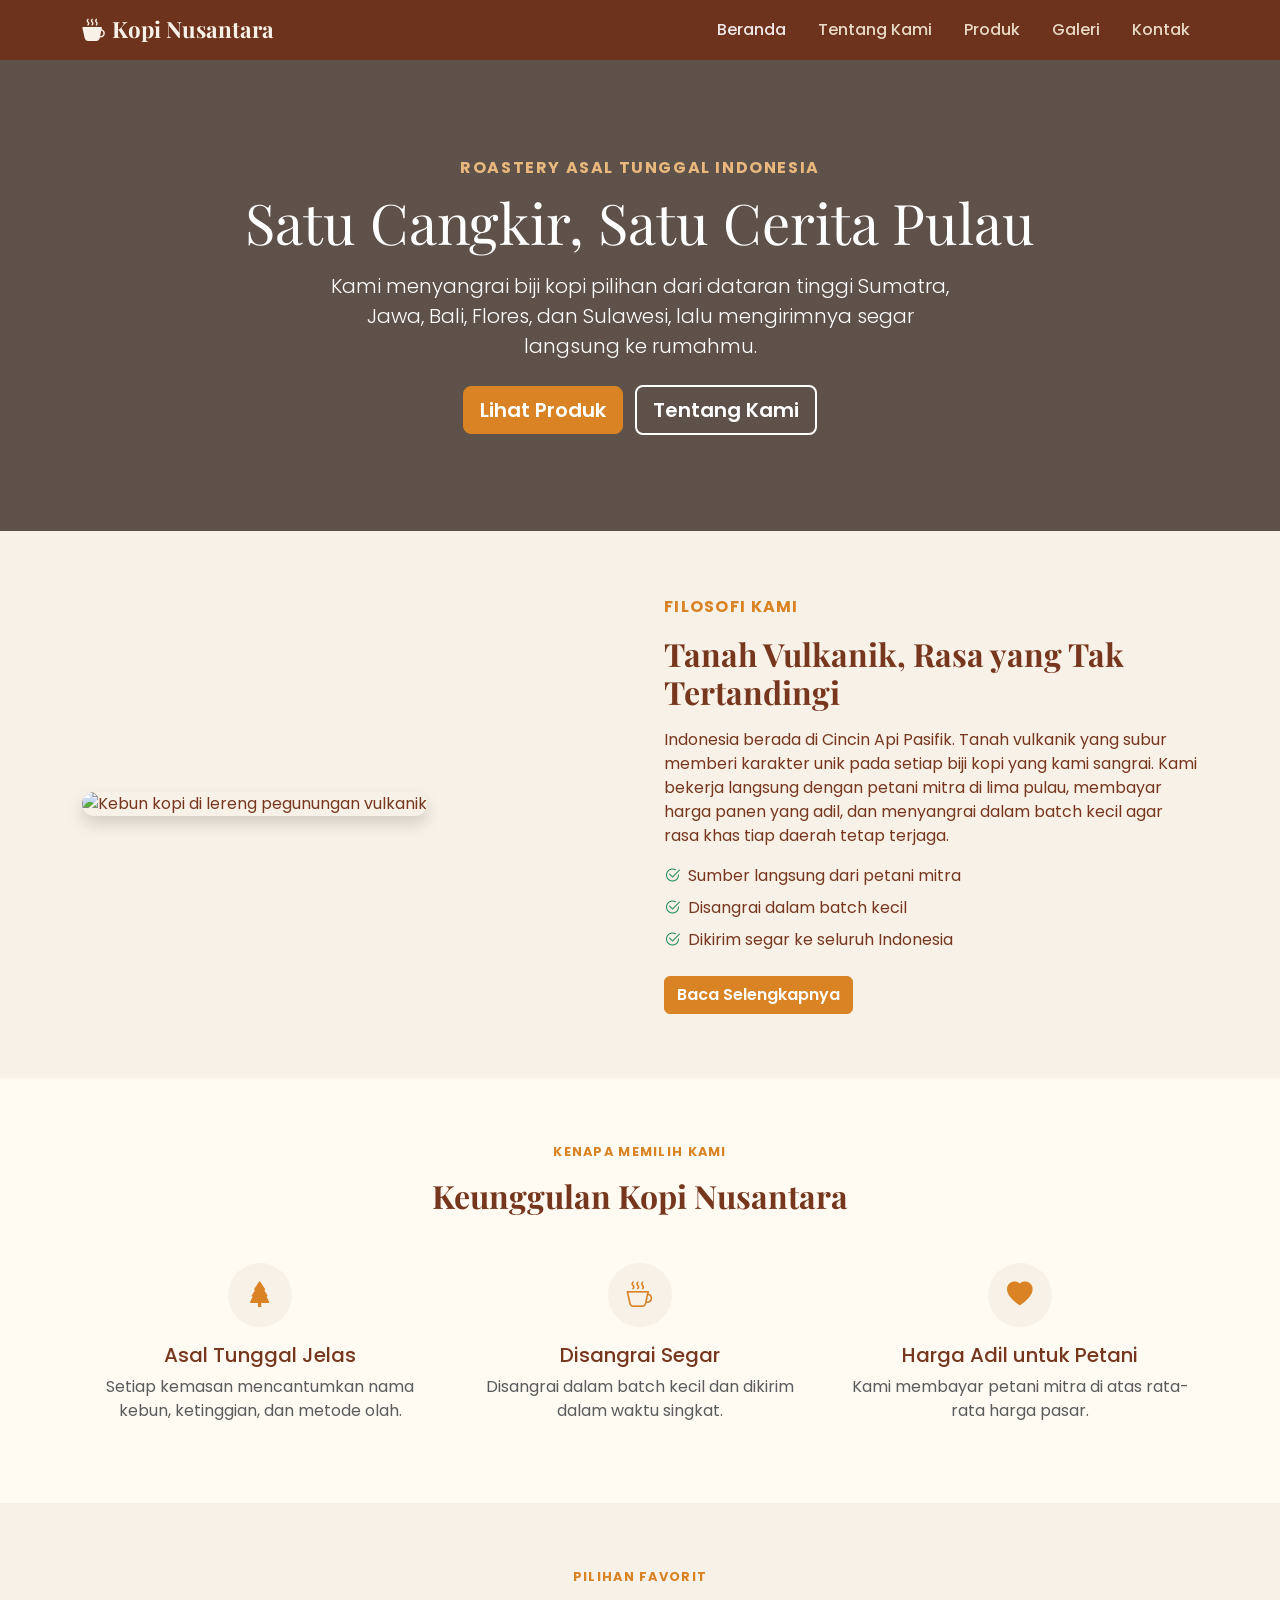
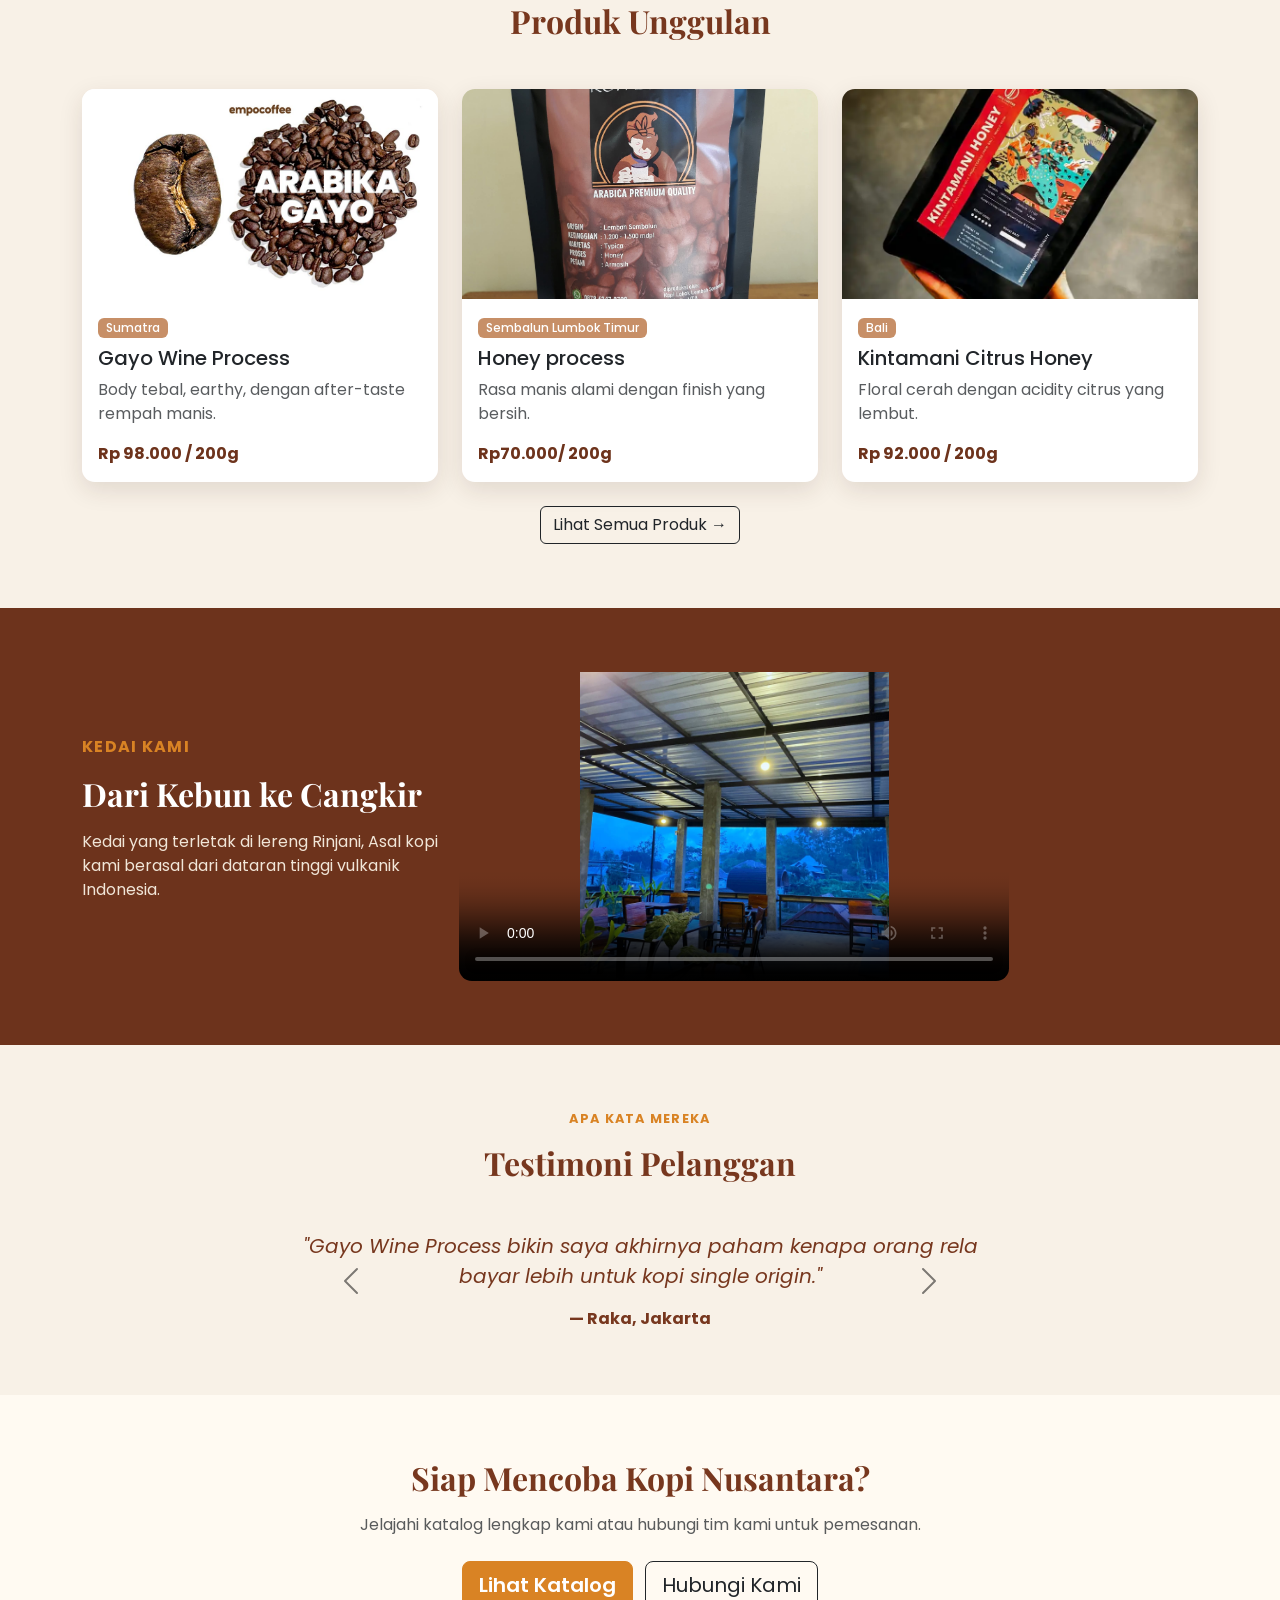
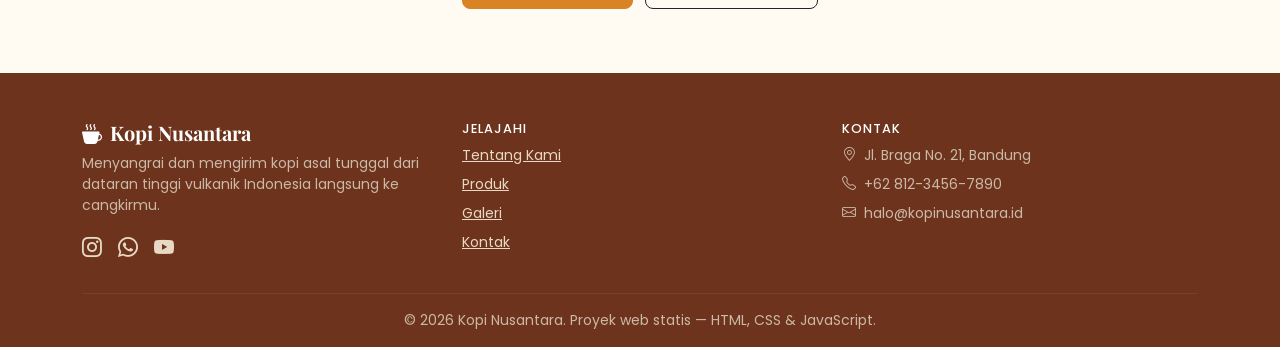
==== index.html @ 7035cbf1 "first commit" ====
<!DOCTYPE html>
<html lang="id">
<head>
<meta charset="UTF-8">
<meta name="viewport" content="width=device-width, initial-scale=1.0">
<title>Kopi Nusantara — Beranda</title>
<meta name="description" content="Kopi Nusantara, roastery kopi asal tunggal dari Sumatra, Jawa, Bali, Flores, dan Sulawesi.">

<!-- Bootstrap 5 CSS -->
<link href="https://cdn.jsdelivr.net/npm/bootstrap@5.3.3/dist/css/bootstrap.min.css" rel="stylesheet">
<!-- Bootstrap Icons -->
<link href="https://cdn.jsdelivr.net/npm/bootstrap-icons@1.11.3/font/bootstrap-icons.css" rel="stylesheet">
<!-- CSS custom -->
<link href="style.css" rel="stylesheet">
<script src="script.js" defer></script>
</head>
<body>

<!-- ===================== NAVBAR ===================== -->
<nav class="navbar navbar-expand-lg navbar-coffee sticky-top">
  <div class="container">
    <a class="navbar-brand" href="index.html"><i class="bi bi-cup-hot-fill me-2"></i>Kopi Nusantara</a>
    <button class="navbar-toggler" type="button" data-bs-toggle="collapse" data-bs-target="#navMenu" aria-label="Buka menu">
      <span class="navbar-toggler-icon"></span>
    </button>
    <div class="collapse navbar-collapse" id="navMenu">
      <ul class="navbar-nav ms-auto gap-lg-3">
        <li class="nav-item"><a class="nav-link" href="index.html">Beranda</a></li>
        <li class="nav-item"><a class="nav-link" href="about.html">Tentang Kami</a></li>
        <li class="nav-item"><a class="nav-link" href="products.html">Produk</a></li>
        <li class="nav-item"><a class="nav-link" href="gallery.html">Galeri</a></li>
        <li class="nav-item"><a class="nav-link" href="contact.html">Kontak</a></li>
      </ul>
    </div>
  </div>
</nav>

<!-- ===================== HERO ===================== -->
<header class="hero">
  <div class="container text-center">
    <p class="text-uppercase fw-bold mb-2" style="letter-spacing:.1em; color:#e8b87c;">Roastery Asal Tunggal Indonesia</p>
    <h1 class="display-4 mb-3">Satu Cangkir, Satu Cerita Pulau</h1>
    <p class="lead mb-4 mx-auto" style="max-width:620px;">Kami menyangrai biji kopi pilihan dari dataran tinggi Sumatra, Jawa, Bali, Flores, dan Sulawesi, lalu mengirimnya segar langsung ke rumahmu.</p>
    <a href="products.html" class="btn btn-coffee btn-lg me-2">Lihat Produk</a>
    <a href="about.html" class="btn btn-outline-coffee btn-lg">Tentang Kami</a>
  </div>
</header>

<!-- ===================== TENTANG SINGKAT ===================== -->
<section class="section">
  <div class="container">
    <div class="row align-items-center g-5">
      <div class="col-lg-6">
        <img src="https://images.unsplash.com/photo-1506372023823-741c83b836fe?auto=format&fit=crop&w=900&q=75"
             class="img-fluid rounded-4 shadow" alt="Kebun kopi di lereng pegunungan vulkanik">
      </div>
      <div class="col-lg-6">
        <p class="fw-bold text-uppercase" style="color:var(--accent); letter-spacing:.08em;">Filosofi Kami</p>
        <h2 class="mb-3">Tanah Vulkanik, Rasa yang Tak Tertandingi</h2>
        <p>Indonesia berada di Cincin Api Pasifik. Tanah vulkanik yang subur memberi karakter unik pada setiap biji kopi yang kami sangrai. Kami bekerja langsung dengan petani mitra di lima pulau, membayar harga panen yang adil, dan menyangrai dalam batch kecil agar rasa khas tiap daerah tetap terjaga.</p>
        <ul class="list-unstyled mt-3">
          <li class="mb-2"><i class="bi bi-check2-circle text-success me-2"></i>Sumber langsung dari petani mitra</li>
          <li class="mb-2"><i class="bi bi-check2-circle text-success me-2"></i>Disangrai dalam batch kecil</li>
          <li class="mb-2"><i class="bi bi-check2-circle text-success me-2"></i>Dikirim segar ke seluruh Indonesia</li>
        </ul>
        <a href="about.html" class="btn btn-coffee mt-2">Baca Selengkapnya</a>
      </div>
    </div>
  </div>
</section>

<!-- ===================== KEUNGGULAN ===================== -->
<section class="section bg-cream-soft">
  <div class="container">
    <div class="section-title">
      <p>Kenapa Memilih Kami</p>
      <h2>Keunggulan Kopi Nusantara</h2>
    </div>
    <div class="row g-4 text-center">
      <div class="col-md-4">
        <div class="icon-circle"><i class="bi bi-tree-fill"></i></div>
        <h5>Asal Tunggal Jelas</h5>
        <p class="text-muted">Setiap kemasan mencantumkan nama kebun, ketinggian, dan metode olah.</p>
      </div>
      <div class="col-md-4">
        <div class="icon-circle"><i class="bi bi-cup-hot"></i></div>
        <h5>Disangrai Segar</h5>
        <p class="text-muted">Disangrai dalam batch kecil dan dikirim dalam waktu singkat.</p>
      </div>
      <div class="col-md-4">
        <div class="icon-circle"><i class="bi bi-heart-fill"></i></div>
        <h5>Harga Adil untuk Petani</h5>
        <p class="text-muted">Kami membayar petani mitra di atas rata-rata harga pasar.</p>
      </div>
    </div>
  </div>
</section>

<!-- ===================== PRODUK UNGGULAN ===================== -->
<section class="section">
  <div class="container">
    <div class="section-title">
      <p>Pilihan Favorit</p>
      <h2>Produk Unggulan</h2>
    </div>
    <div class="row g-4">
      <div class="col-md-4">
        <div class="card card-coffee">
          <img src="Arabika-GAYO.jpg" alt="Kopi Gayo Aceh">
          <div class="card-body">
            <span class="badge badge-origin mb-2">Sumatra</span>
            <h5 class="card-title">Gayo Wine Process</h5>
            <p class="card-text text-muted">Body tebal, earthy, dengan after-taste rempah manis.</p>
            <p class="price mb-0">Rp 98.000 / 200g</p>
          </div>
        </div>
      </div>
      <div class="col-md-4">
        <div class="card card-coffee">
          <img src="kopi.jpeg" alt="Kopi Toraja Sulawesi">
          <div class="card-body">
            <span class="badge badge-origin mb-2">Sembalun Lumbok Timur</span>
            <h5 class="card-title">Honey process</h5>
            <p class="card-text text-muted">Rasa manis alami dengan finish yang bersih.</p>
            <p class="price mb-0">Rp70.000/ 200g</p>
          </div>
        </div>
      </div>
      <div class="col-md-4">
        <div class="card card-coffee">
          <img src="WhatsApp-Image-2021-09-30-at-17.45.25.webp" alt="Kopi Kintamani Bali">
          <div class="card-body">
            <span class="badge badge-origin mb-2">Bali</span>
            <h5 class="card-title">Kintamani Citrus Honey</h5>
            <p class="card-text text-muted">Floral cerah dengan acidity citrus yang lembut.</p>
            <p class="price mb-0">Rp 92.000 / 200g</p>
          </div>
        </div>
      </div>
    </div>
    <div class="text-center mt-4">
      <a href="products.html" class="btn btn-outline-dark">Lihat Semua Produk &rarr;</a>
    </div>
  </div>
</section>

<!-- ===================== VIDEO ===================== -->
<section class="section bg-coffee">
  <div class="container">
    <div class="row align-items-center g-3">
      <div class="col-lg-4">
        <p class="fw-bold text-uppercase" style="color:var(--accent); letter-spacing:.08em;">Kedai Kami</p>
        <h2 class="mb-3 text-white">Dari Kebun ke Cangkir</h2>
        <p>Kedai yang terletak di lereng Rinjani, Asal kopi kami berasal dari dataran tinggi vulkanik Indonesia.</p>
      </div>
      <div class="col-lg-6">
        <div class="ratio ratio-16x9 ratio-coffee">
          <video controls poster="suasana.jpeg">
            <source src="video.mp4" type="video/mp4">
            Maaf, peramban Anda tidak mendukung video.
          </video>
        </div>
      </div>
    </div>
  </div>
</section>

<!-- ===================== TESTIMONI (Bootstrap Carousel) ===================== -->
<section class="section">
  <div class="container">
    <div class="section-title">
      <p>Apa Kata Mereka</p>
      <h2>Testimoni Pelanggan</h2>
    </div>
    <div id="testiCarousel" class="carousel slide mx-auto" style="max-width:680px;" data-bs-ride="carousel">
      <div class="carousel-inner text-center">
        <div class="carousel-item active">
          <p class="fs-5 fst-italic">"Gayo Wine Process bikin saya akhirnya paham kenapa orang rela bayar lebih untuk kopi single origin."</p>
          <p class="fw-bold mb-0">— Raka, Jakarta</p>
        </div>
        <div class="carousel-item">
          <p class="fs-5 fst-italic">"Toraja Sapan jadi kopi rutin di rumah. Kemasannya rapi dan biji selalu sampai segar."</p>
          <p class="fw-bold mb-0">— Dinda, Makassar</p>
        </div>
        <div class="carousel-item">
          <p class="fs-5 fst-italic">"Pelayanannya ramah dan pengiriman cepat. Kintamani Honey jadi favorit baru saya."</p>
          <p class="fw-bold mb-0">— Bagas, Surabaya</p>
        </div>
      </div>
      <button class="carousel-control-prev" type="button" data-bs-target="#testiCarousel" data-bs-slide="prev">
        <span class="carousel-control-prev-icon" style="filter:invert(1) grayscale(1);"></span>
      </button>
      <button class="carousel-control-next" type="button" data-bs-target="#testiCarousel" data-bs-slide="next">
        <span class="carousel-control-next-icon" style="filter:invert(1) grayscale(1);"></span>
      </button>
    </div>
  </div>
</section>

<!-- ===================== CTA ===================== -->
<section class="section bg-cream-soft text-center">
  <div class="container">
    <h2 class="mb-3">Siap Mencoba Kopi Nusantara?</h2>
    <p class="text-muted mb-4">Jelajahi katalog lengkap kami atau hubungi tim kami untuk pemesanan.</p>
    <a href="products.html" class="btn btn-coffee btn-lg me-2">Lihat Katalog</a>
    <a href="contact.html" class="btn btn-outline-dark btn-lg">Hubungi Kami</a>
  </div>
</section>

<!-- ===================== FOOTER ===================== -->
<footer class="pt-5 pb-3">
  <div class="container">
    <div class="row g-4">
      <div class="col-md-4">
        <h5 class="text-white font-display"><i class="bi bi-cup-hot-fill me-2"></i>Kopi Nusantara</h5>
        <p class="small">Menyangrai dan mengirim kopi asal tunggal dari dataran tinggi vulkanik Indonesia langsung ke cangkirmu.</p>
        <div class="d-flex gap-3 fs-5">
          <a href="https://instagram.com" target="_blank" rel="noopener"><i class="bi bi-instagram"></i></a>
          <a href="https://wa.me/6281234567890" target="_blank" rel="noopener"><i class="bi bi-whatsapp"></i></a>
          <a href="https://youtube.com" target="_blank" rel="noopener"><i class="bi bi-youtube"></i></a>
        </div>
      </div>
      <div class="col-md-4">
        <h6>Jelajahi</h6>
        <ul class="list-unstyled small">
          <li class="mb-2"><a href="about.html">Tentang Kami</a></li>
          <li class="mb-2"><a href="products.html">Produk</a></li>
          <li class="mb-2"><a href="gallery.html">Galeri</a></li>
          <li class="mb-2"><a href="contact.html">Kontak</a></li>
        </ul>
      </div>
      <div class="col-md-4">
        <h6>Kontak</h6>
        <ul class="list-unstyled small">
          <li class="mb-2"><i class="bi bi-geo-alt me-2"></i>Jl. Braga No. 21, Bandung</li>
          <li class="mb-2"><i class="bi bi-telephone me-2"></i>+62 812-3456-7890</li>
          <li class="mb-2"><i class="bi bi-envelope me-2"></i>halo@kopinusantara.id</li>
        </ul>
      </div>
    </div>
    <hr class="border-secondary mt-4">
    <p class="text-center small mb-0">&copy; 2026 Kopi Nusantara. Proyek web statis — HTML, CSS &amp; JavaScript.</p>
  </div>
</footer>

<button id="backToTop" class="btn btn-coffee rounded-circle shadow"><i class="bi bi-arrow-up"></i></button>

<!-- Bootstrap JS -->
<script src="https://cdn.jsdelivr.net/npm/bootstrap@5.3.3/dist/js/bootstrap.bundle.min.js"></script>
<script src="script.js"></script>
</body>
</html>
---- style.css ----
@import url('https://fonts.googleapis.com/css2?family=Playfair+Display:wght@600;700&family=Poppins:wght@400;500;600;700&display=swap');

:root{
  --coffee-dark:#6d331c;
  --coffee:#6f4e37;
  --coffee-light:#c78f67;
  --cream:#f8f1e7;
  --accent:#d98324;
}

body{
  font-family:'Poppins', sans-serif;
  color:#77371e;
  background:var(--cream);
}
h1,h2,h3,h4,.font-display{
  font-family:'Playfair Display', serif;
  font-weight:700;
}

a{ color:var(--accent); }
a:hover{ color:var(--coffee-dark); }

/* ---------- Navbar ---------- */
.navbar-coffee{
  background:var(--coffee-dark);
}
.navbar-coffee .navbar-brand{
  font-family:'Playfair Display', serif;
  font-weight:700;
  color:#f8f1e7 !important;
  font-size:1.4rem;
}
.navbar-coffee .nav-link{
  color:#e8d9c5 !important;
  font-weight:500;
}
.navbar-coffee .nav-link.active,
.navbar-coffee .nav-link:hover{
  color:#f0e8e8 !important;
}

/* ---------- Tombol ---------- */
.btn-coffee{
  background:var(--accent);
  border-color:var(--accent);
  color:#fff;
  font-weight:600;
}
.btn-coffee:hover{
  background:#b9690f;
  border-color:#b9690f;
  color:#fff;
}
.btn-outline-coffee{
  border:2px solid #fff;
  color:#fff;
  font-weight:600;
}
.btn-outline-coffee:hover{
  background:#fff;
  color:var(--coffee-dark);
}

/* ---------- Hero ---------- */
.hero{
  background:linear-gradient(rgba(35,20,14,.72), rgba(35,20,14,.72)),
             url('https://images.unsplash.com/photo-1495474472287-4d71bcdd2085?auto=format&fit=crop&w=1600&q=70') center/cover no-repeat;
  color:#fff;
  padding:6rem 0;
}
.page-banner{
  background:linear-gradient(rgba(35,20,14,.78), rgba(35,20,14,.78)),
             url('https://images.unsplash.com/photo-1447933601403-0c6688de566e?auto=format&fit=crop&w=1600&q=70') center/cover no-repeat;
  color:#fff;
  padding:4rem 0;
}

/* ---------- Section umum ---------- */
.section{ padding:4rem 0; }
.section-title{
  text-align:center;
  margin-bottom:3rem;
}
.section-title p{
  text-transform:uppercase;
  letter-spacing:.1em;
  font-size:.8rem;
  color:var(--accent);
  font-weight:700;
}
.bg-coffee{ background:var(--coffee-dark); color:#f1e6d8; }
.bg-cream-soft{ background:#fffaf2; }

/* ---------- Kartu produk / fitur ---------- */
.card-coffee{
  border:none;
  border-radius:.8rem;
  overflow:hidden;
  box-shadow:0 8px 24px rgba(59,34,24,.12);
  transition:transform .3s ease, box-shadow .3s ease;
  height:100%;
}
.card-coffee:hover{
  transform:translateY(-6px);
  box-shadow:0 16px 32px rgba(59,34,24,.18);
}
.card-coffee img{
  height:210px;
  object-fit:cover;
}
.card-coffee .price{
  font-weight:700;
  color:var(--coffee-dark);
}
.badge-origin{
  background:var(--coffee-light);
  color:#fff;
  font-weight:500;
}

.icon-circle{
  width:64px; height:64px;
  border-radius:50%;
  background:var(--cream);
  color:var(--accent);
  display:flex; align-items:center; justify-content:center;
  font-size:1.6rem;
  margin:0 auto 1rem;
}

/* ---------- Tabel ---------- */
.table-coffee thead{
  background:var(--coffee-dark);
  color:#fff;
}

/* ---------- Galeri ---------- */
.gallery-item{
  border-radius:.6rem;
  overflow:hidden;
  cursor:pointer;
  position:relative;
}
.gallery-item img{
  width:100%;
  height:220px;
  object-fit:cover;
  transition:transform .4s ease;
}
.gallery-item:hover img{
  transform:scale(1.08);
}

/* ---------- Footer ---------- */
footer{
  background:var(--coffee-dark);
  color:#cbb9a8;
}
footer a{ color:#e8d9c5; }
footer a:hover{ color:#fff; }
footer h6{
  color:#fff;
  text-transform:uppercase;
  font-size:.8rem;
  letter-spacing:.08em;
}

/* ---------- Tombol kembali ke atas ---------- */
#backToTop{
  position:fixed;
  right:1.2rem;
  bottom:1.2rem;
  display:none;
  z-index:99;
}

/* ---------- Form kontak ---------- */
.form-label{
  font-weight:600;
  color:#3b2218;
  font-size:.9rem;
  margin-bottom:.4rem;
}

.form-control,
.form-select{
  border-color:#ddd;
  border-radius:.4rem;
  padding:.65rem .8rem;
}

.form-control:focus, 
.form-select:focus{
  border-color:var(--accent);
  box-shadow:0 0 0 .2rem rgba(217,131,36,.2);
}

.contact-info-box{
  background:#f8f1e7;
  border-left:4px solid var(--accent);
  padding:1.2rem;
  border-radius:.4rem;
  margin-bottom:1rem;
}

.contact-info-box strong{
  display:block;
  color:var(--coffee-dark);
  margin-bottom:.3rem;
}

.contact-info-box a{
  color:var(--accent);
  text-decoration:none;
}

.contact-info-box a:hover{
  text-decoration:underline;
}

.btn-submit{
  background:var(--accent);
  border-color:var(--accent);
  color:#fff;
  font-weight:600;
  padding:.7rem 2rem;
  border-radius:.4rem;
}

.btn-submit:hover{
  background:#b9690f;
  border-color:#b9690f;
}

/* ---------- Video ---------- */
.ratio-coffee video{ border-radius:.8rem; }

/* ---------- Pesan validasi ---------- */
.invalid-feedback{ display:none; color:#dc3545; font-size:.8rem; margin-top:.2rem; }
.valid-feedback{ display:none; color:#198754; font-size:.8rem; margin-top:.2rem; }
.was-validated .form-control:invalid,
.was-validated .form-select:invalid{ border-color:#dc3545; }
.was-validated .form-control:valid ~ .valid-feedback{ display:block; }
.was-validated .form-control:invalid ~ .invalid-feedback,
.was-validated .form-select:invalid ~ .invalid-feedback{ display:block; }
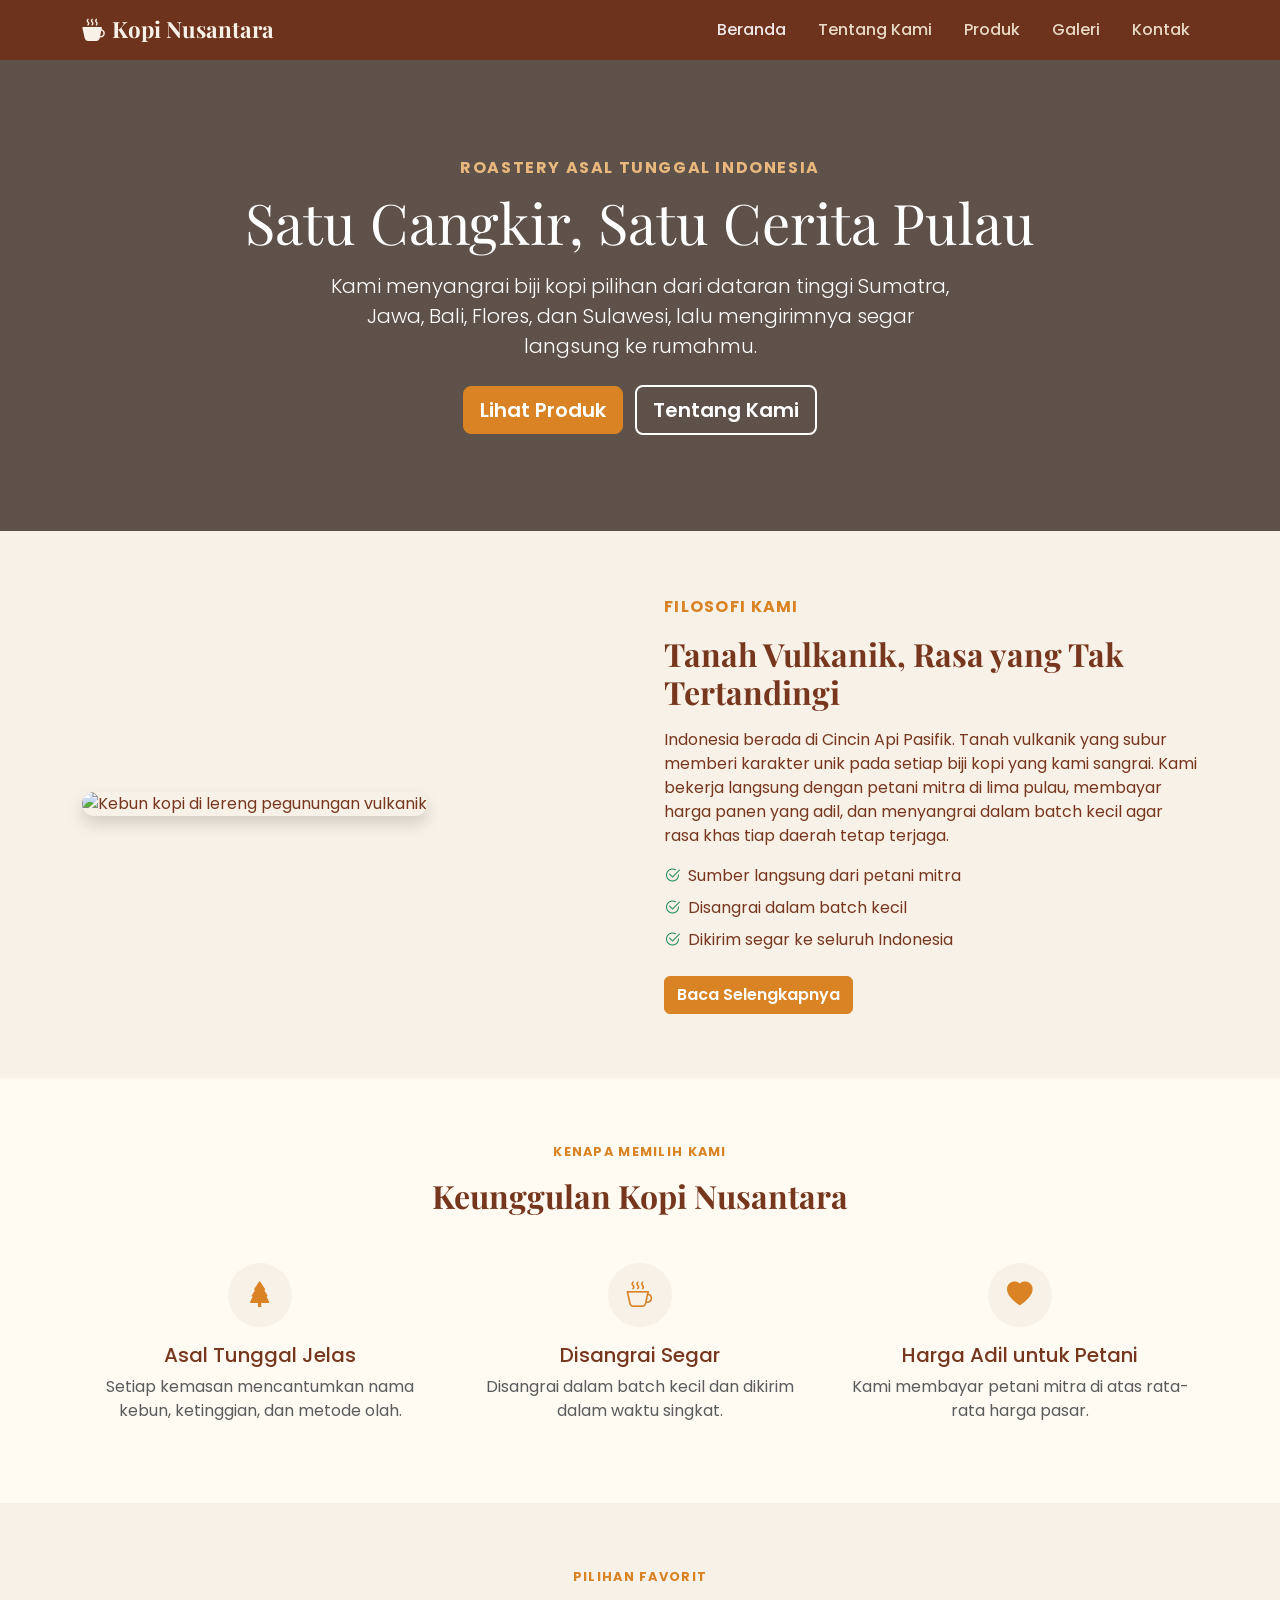
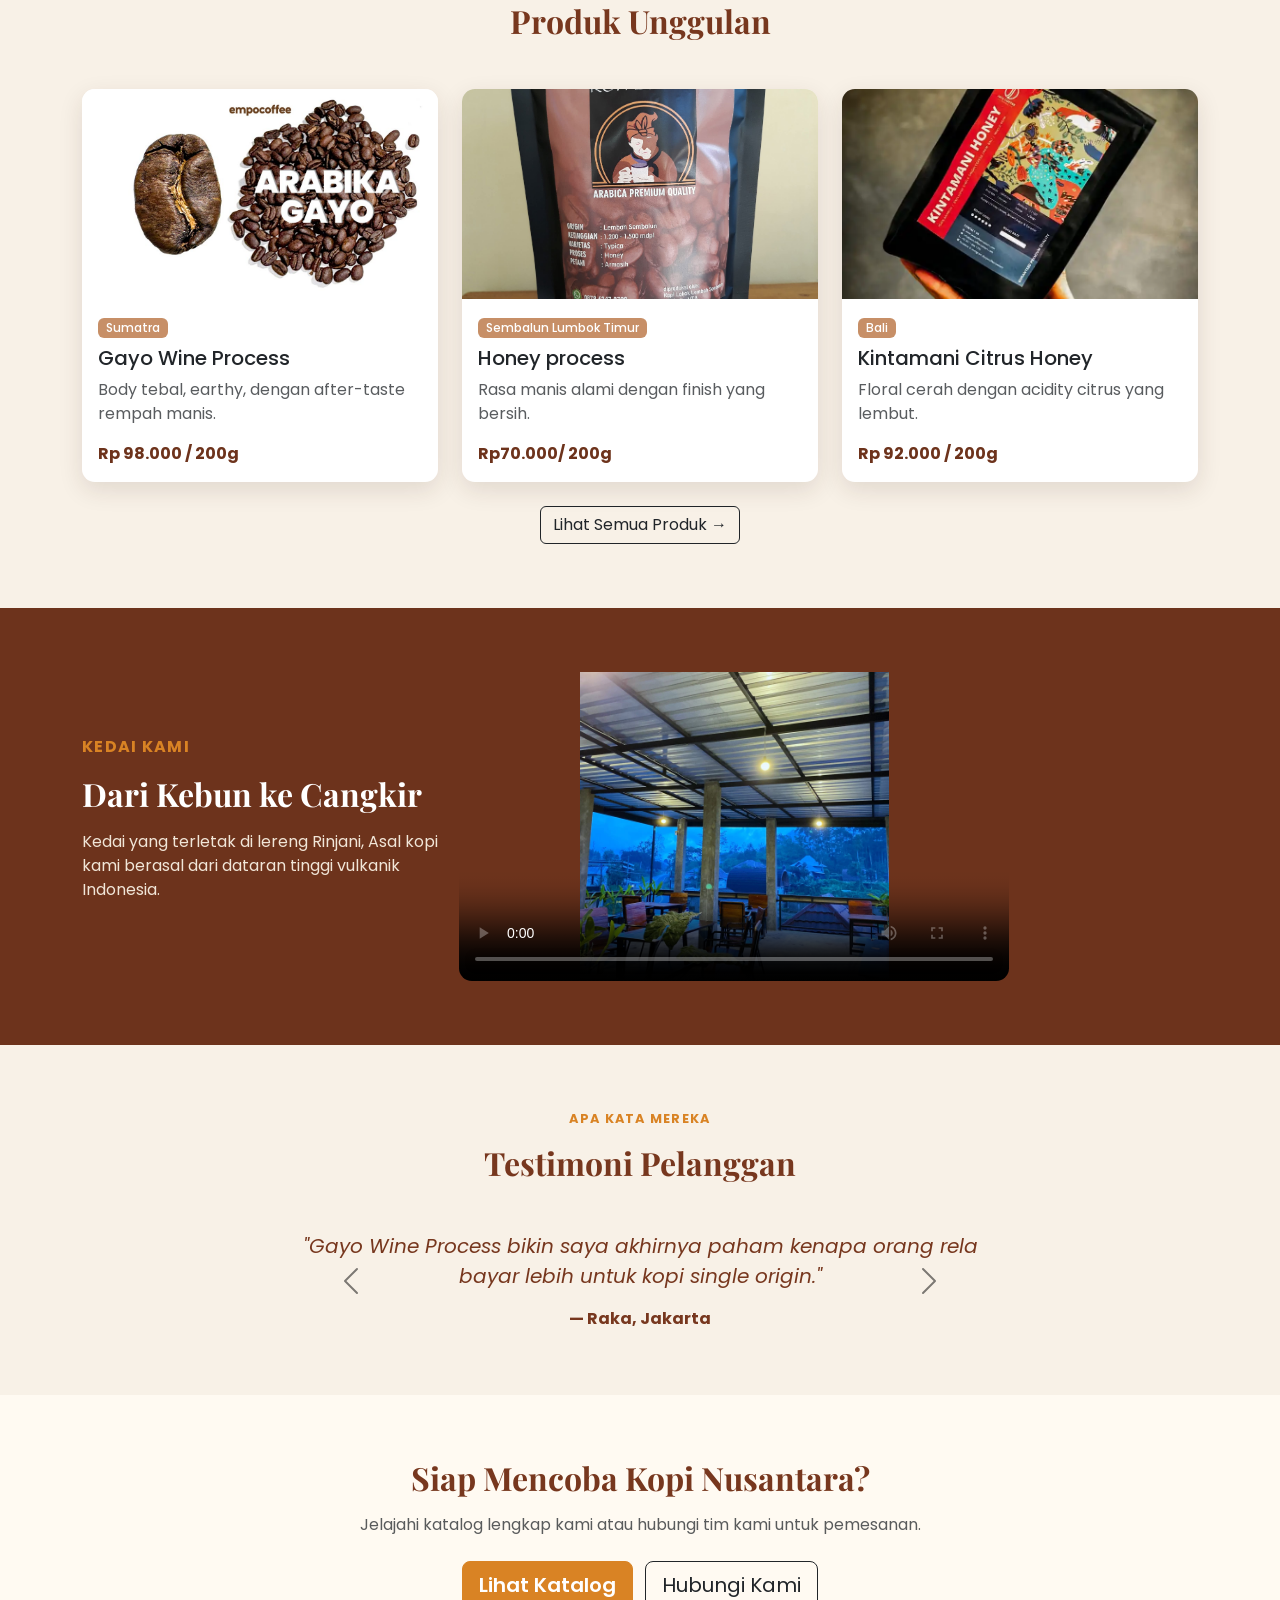
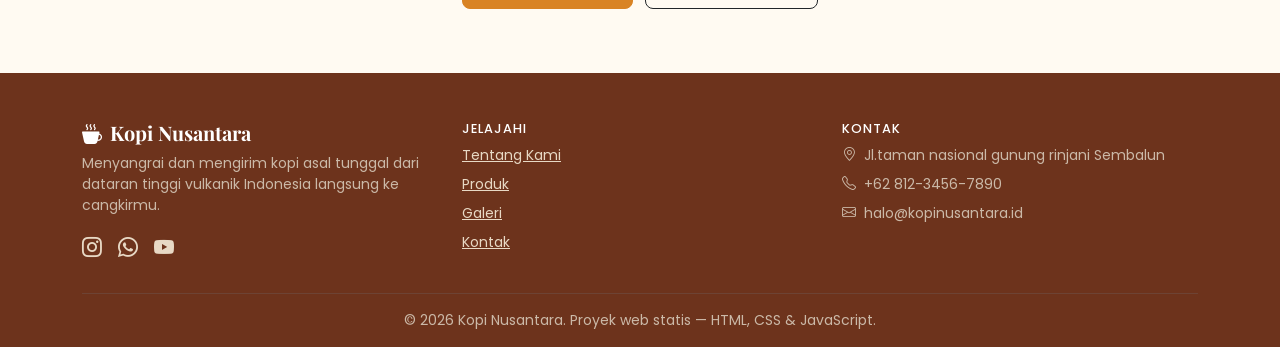
==== commit 3781f8f5: "update" ====
--- a/index.html
+++ b/index.html
@@ -232,7 +232,7 @@
       <div class="col-md-4">
         <h6>Kontak</h6>
         <ul class="list-unstyled small">
-          <li class="mb-2"><i class="bi bi-geo-alt me-2"></i>Jl. Braga No. 21, Bandung</li>
+          <li class="mb-2"><i class="bi bi-geo-alt me-2"></i>Jl.taman nasional gunung rinjani Sembalun</li>
           <li class="mb-2"><i class="bi bi-telephone me-2"></i>+62 812-3456-7890</li>
           <li class="mb-2"><i class="bi bi-envelope me-2"></i>halo@kopinusantara.id</li>
         </ul>
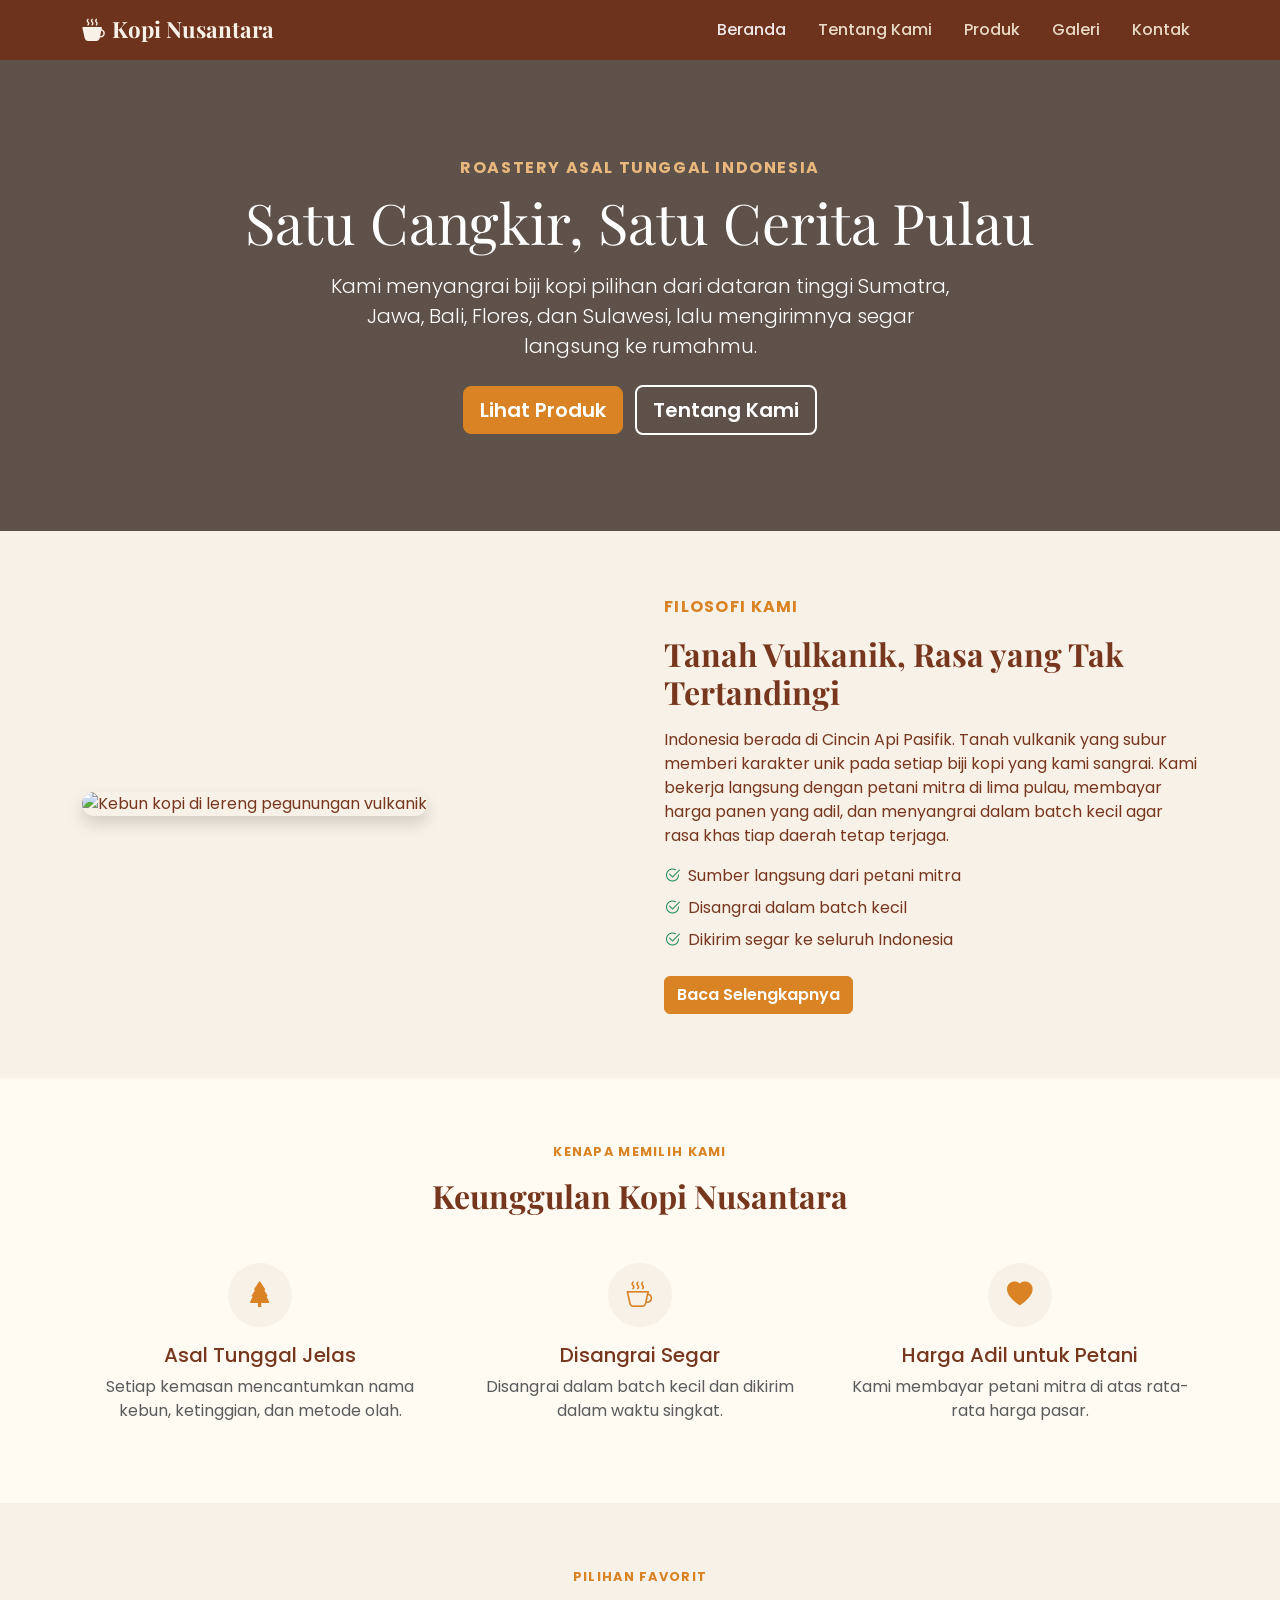
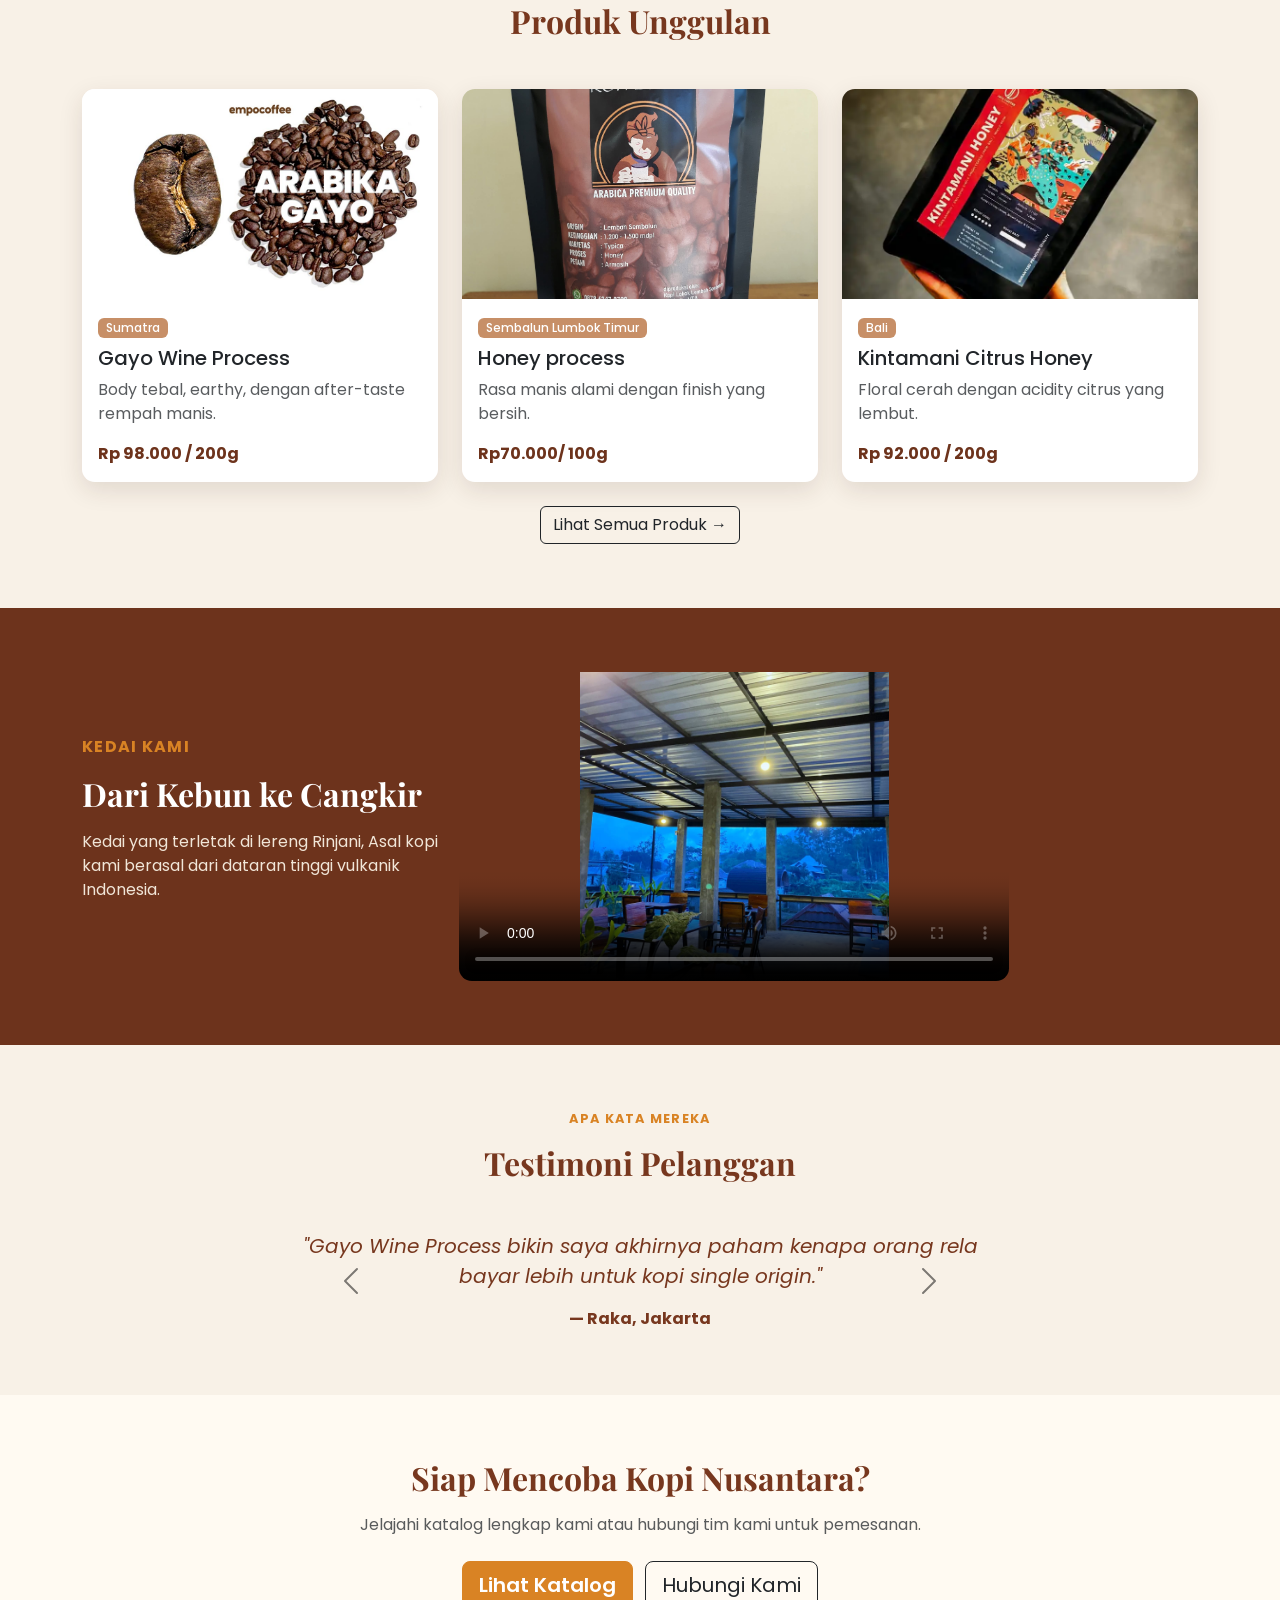
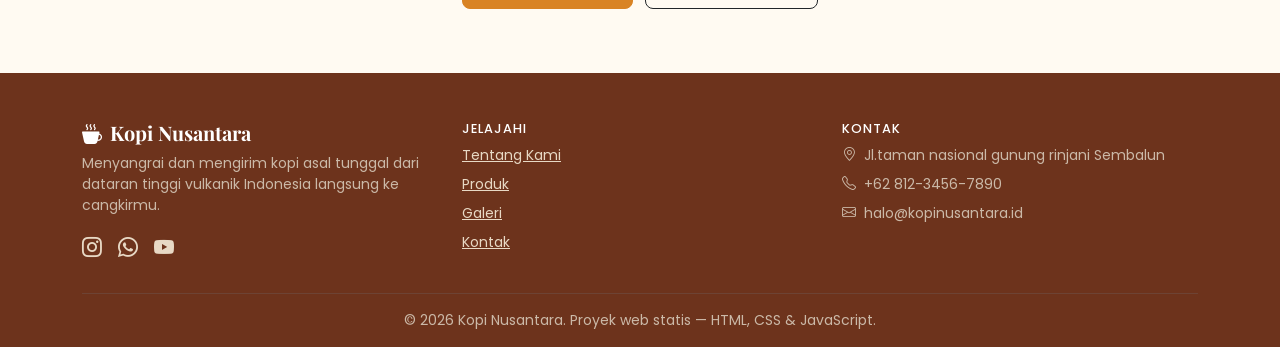
==== commit 5850b839: "update" ====
--- a/index.html
+++ b/index.html
@@ -122,7 +122,7 @@
             <span class="badge badge-origin mb-2">Sembalun Lumbok Timur</span>
             <h5 class="card-title">Honey process</h5>
             <p class="card-text text-muted">Rasa manis alami dengan finish yang bersih.</p>
-            <p class="price mb-0">Rp70.000/ 200g</p>
+            <p class="price mb-0">Rp70.000/ 100g</p>
           </div>
         </div>
       </div>
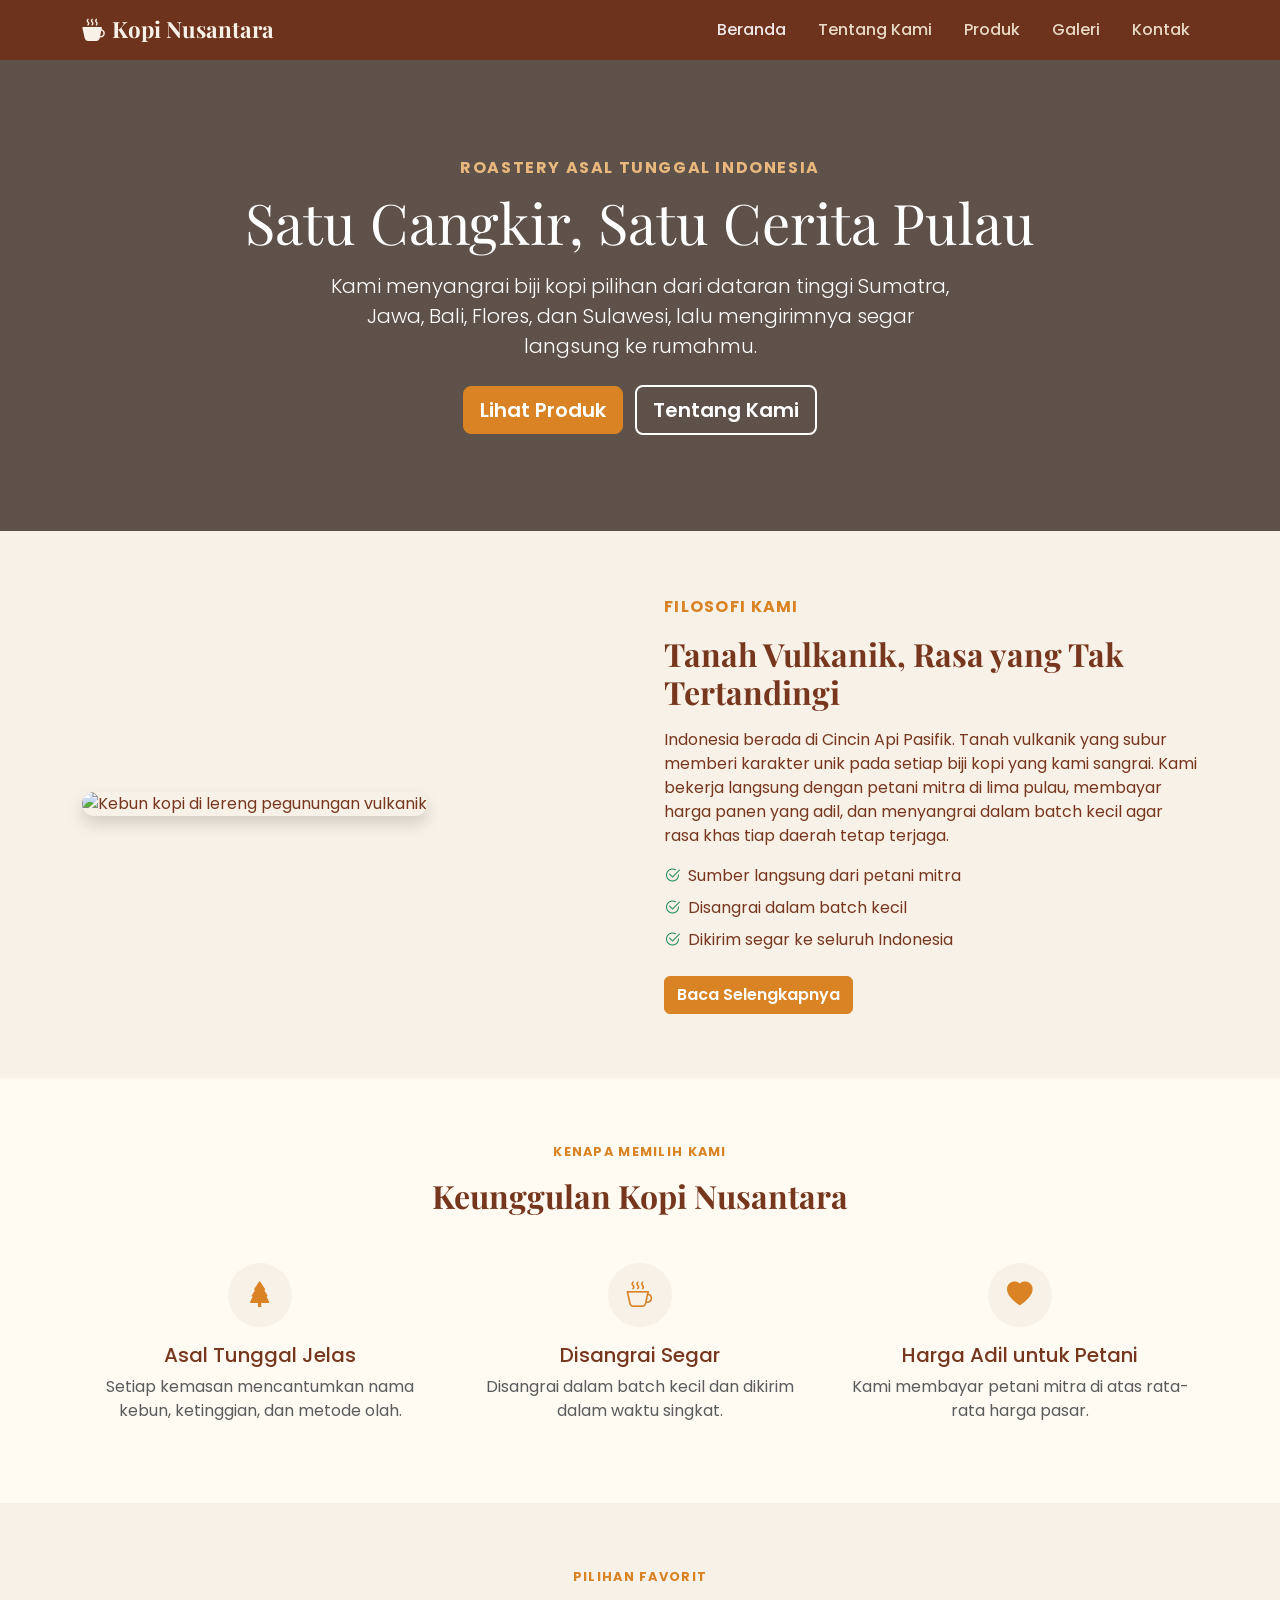
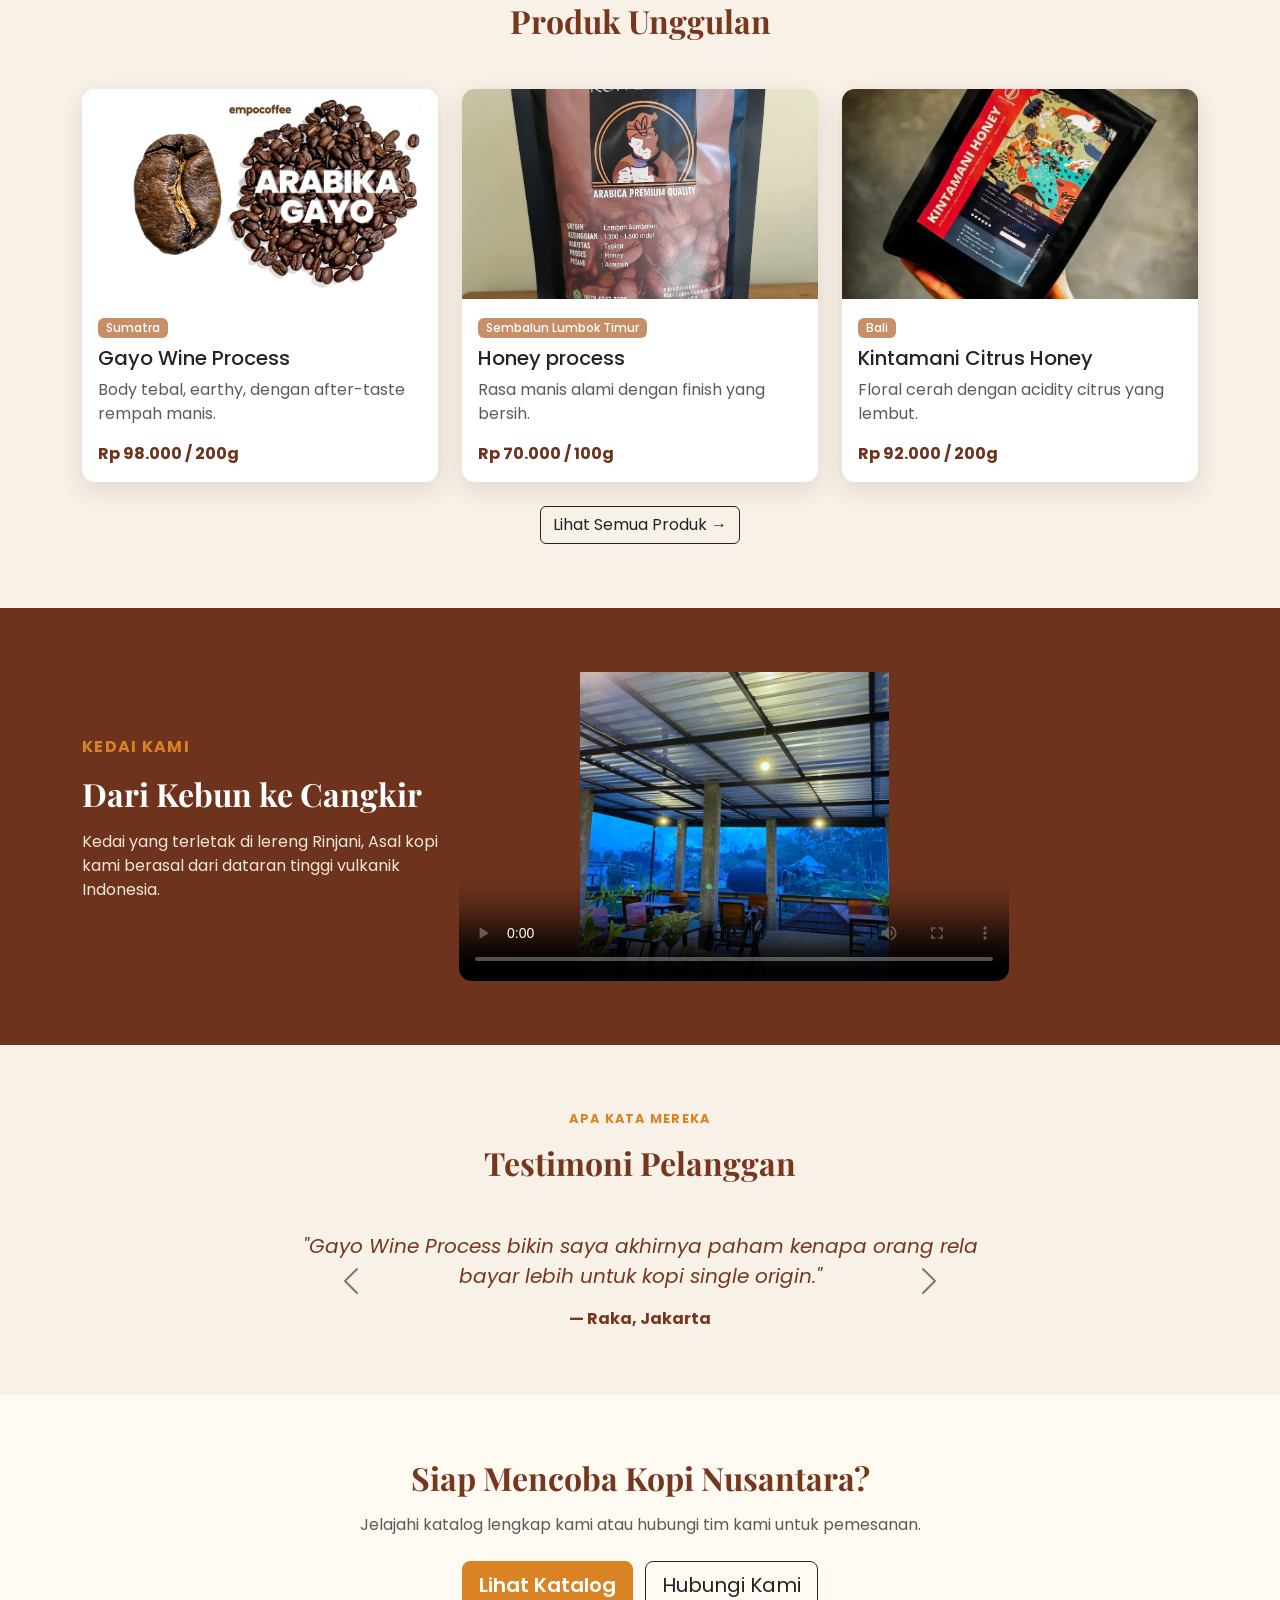
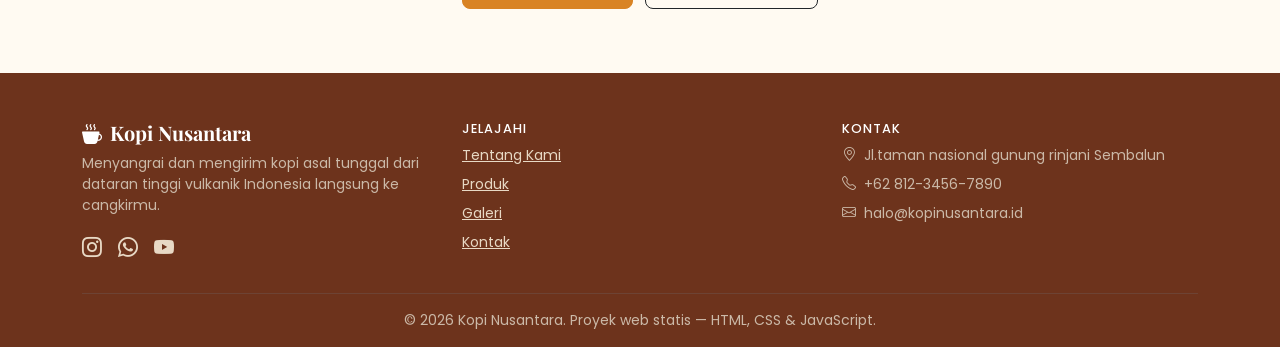
==== commit 2dd2e1e3: "update" ====
--- a/index.html
+++ b/index.html
@@ -122,7 +122,7 @@
             <span class="badge badge-origin mb-2">Sembalun Lumbok Timur</span>
             <h5 class="card-title">Honey process</h5>
             <p class="card-text text-muted">Rasa manis alami dengan finish yang bersih.</p>
-            <p class="price mb-0">Rp70.000/ 100g</p>
+            <p class="price mb-0">Rp 70.000 / 100g</p>
           </div>
         </div>
       </div>
